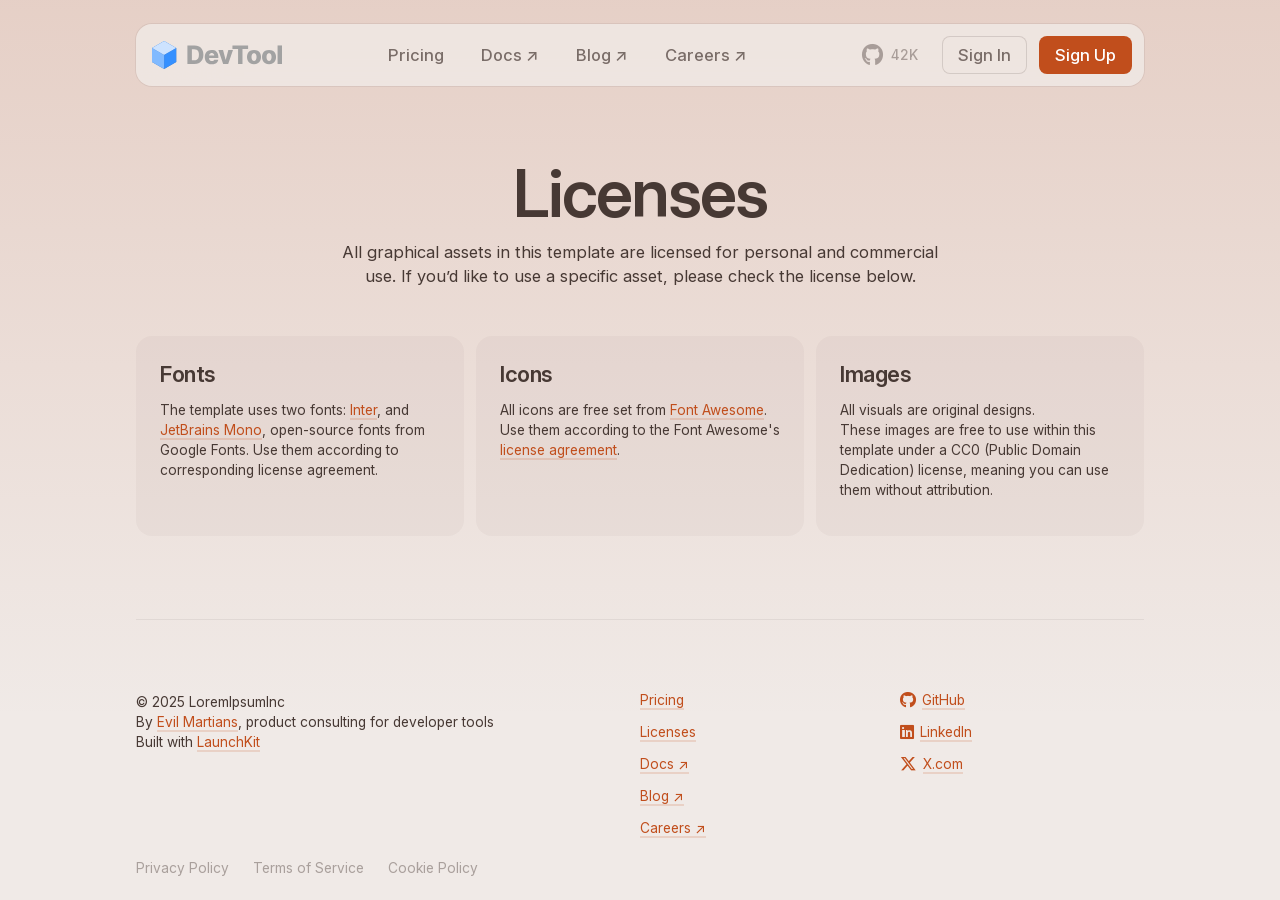
==== website/licenses.html @ b50da5a2 "feature: Built index.html landing page, adding LaunchKit template (MIT)" ====
<!DOCTYPE html>
<!-- Try theme-dark -->
<html lang="en" class="theme-light">

<head>
  <meta charset="utf-8" />
  <title>LaunchKit — License page</title>
  <meta content="Free template for devtool landing pages" name="description" />
  <meta content="width=device-width, initial-scale=1" name="viewport" />
  <meta name="robots" content="noindex" />

  <!-- Open Graph -->
  <meta property="og:title" content="LaunchKit — License page" />
  <meta property="twitter:title" content="LaunchKit — License page" />

  <!-- Favicon and icons -->
  <link rel="icon" href="images/favicon/favicon.ico" sizes="32x32" />
  <link rel="icon" href="images/favicon/icon.svg" type="image/svg+xml" />
  <link rel="apple-touch-icon" href="images/favicon/apple-touch-icon.png" />

  <!-- Preload fonts -->
  <link rel="preload" href="fonts/InterVariable.woff2" as="font" type="font/woff2" crossorigin />

  <!-- Styles -->
  <link href="vendor/font-awesome-6.7.2/css/all.min.css" rel="stylesheet" />
  <link href="css/index.css" rel="stylesheet" type="text/css" />
  <link href="css/tablet.css" rel="stylesheet" type="text/css" />
  <link href="css/mobile.css" rel="stylesheet" type="text/css" />
  <script src="js/main.js" type="text/javascript" defer></script>
</head>

<body>
  <div class="background-gradient"></div>
  <div class="page-container">
    <header class="nav-container">
      <a href="index.html" class="nav-brand"><img src="images/Logo-Template.svg" loading="lazy"
          alt="Logo Template" /></a>
      <nav role="navigation" class="nav-menu" data-navigation>
        <a href="pricing.html" class="nav-link">Pricing</a>
        <a href="https://mintlify.com" class="nav-link">Docs ↗</a>
        <a href="https://substack.com" class="nav-link">Blog ↗</a>
        <a href="https://wellfound.com" class="nav-link">Careers ↗</a>
        <div class="button-group stacked margin-top-l mobile-only">
          <a href="#" class="button tertiary">Sign In</a>
          <a href="#" class="button primary">Sign Up</a>
        </div>
      </nav>
      <div class="button-group">
        <a href="https://github.com" class="button ghost compact hide-on-mobile">
          <div class="fa-brands fa-github icon l"></div>
          <div class="paragraph s tertiary">42K</div>
        </a>
        <a href="#" class="button tertiary compact hide-on-mobile">Sign In</a>
        <a href="#" class="button primary compact">Sign Up</a>
        <button class="button ghost compact nav-hamburger" data-mobile-toggle>
          <span class="fa-solid fa-bars icon m"></span>
        </button>
      </div>
    </header>
    <main>
      <section>
        <div class="text-centered full-width">
          <h1>Licenses</h1>
          <p class="balanced">
            All graphical assets in this template are licensed for personal and
            commercial use. If you’d like to use a specific asset,
            please check the license below.
          </p>
        </div>
        <div class="grid columns-3 margin-top-xl">
          <div class="feature-card">
            <div class="justified-vertically">
              <div class="vertical-stretch-content---align-top">
                <div class="feature-heading">
                  <p class="paragraph l bold no-top-margin">Fonts</p>
                  <p class="paragraph s">
                    The template uses two fonts:
                    <a href="https://fonts.google.com/specimen/Inter" target="_blank">Inter</a>,
                    and
                    <a href="https://fonts.google.com/specimen/JetBrains+Mono" target="_blank">JetBrains Mono</a>,
                    open-source fonts
                    from Google Fonts. Use them according
                    to corresponding license agreement.
                  </p>
                </div>
              </div>
            </div>
          </div>
          <div class="feature-card">
            <div class="justified-vertically">
              <div class="vertical-stretch-content---align-top">
                <div class="feature-heading">
                  <p class="paragraph l bold no-top-margin">Icons</p>
                  <p class="paragraph s">
                    All icons are free set from
                    <a href="https://fontawesome.com/" target="_blank">Font Awesome</a>.<br />Use them according to the
                    Font
                    Awesome&#x27;s
                    <a href="https://fontawesome.com/license" target="_blank">license agreement</a>.
                  </p>
                </div>
              </div>
            </div>
          </div>
          <div class="feature-card">
            <div class="justified-vertically">
              <div class="vertical-stretch-content---align-top">
                <div class="feature-heading">
                  <p class="paragraph l bold no-top-margin">Images</p>
                  <p class="paragraph s">
                    All visuals are original designs. <br />These images are
                    free to use within this template under a CC0 (Public Domain
                    Dedication) license, meaning you can use them without
                    attribution.
                  </p>
                </div>
              </div>
            </div>
          </div>
        </div>
      </section>
    </main>
    <footer class="footer">
      <div class="footer-menu">
        <div>
          <p class="paragraph s">
            © 2025 LoremIpsumInc<br />By <a href="https://evilmartians.com" target="_blank">Evil Martians</a>, product
            consulting for
            developer tools<br />Built with <a href="https://launchkit.evilmartians.io" target="_blank">LaunchKit</a>
          </p>
        </div>
        <div>
          <div class="link-list">
            <a href="pricing.html" class="ui s">Pricing</a>
            <a href="licenses.html" class="ui s">Licenses</a>
            <a href="https://mintlify.com" class="ui s" target="_blank">Docs ↗</a>
            <a href="https://substack.com" class="ui s" target="_blank">Blog ↗</a>
            <a href="https://wellfound.com" class="ui s" target="_blank">Careers ↗</a>
          </div>
        </div>
        <div>
          <div class="link-list">
            <a href="https://github.com" class="icon-link ui s" target="_blank">
              <div class="fa-brands fa-github icon m color-accent"></div>
              <div class="pseudo-link">GitHub</div>
            </a>
            <a href="https://www.linkedin.com" class="icon-link ui s" target="_blank">
              <div class="fa-brands fa-linkedin icon m color-accent"></div>
              <div class="pseudo-link">LinkedIn</div>
            </a>
            <a href="https://x.com" class="icon-link ui s" target="_blank">
              <div class="fa-brands fa-x-twitter icon m color-accent"></div>
              <div class="pseudo-link">X.com</div>
            </a>
          </div>
        </div>
      </div>
      <div class="link-list-horizontal">
        <a href="#" class="ui s tertiary">Privacy Policy</a>
        <a href="#" class="ui s tertiary">Terms of Service</a>
        <a href="#" class="ui s tertiary">Cookie Policy</a>
      </div>
    </footer>
  </div>
</body>

</html>
---- website/css/index.css ----
@font-face {
  font-family: Inter Variable;
  src: url("../fonts/InterVariable.woff2") format("woff2");
  font-weight: 100 900;
  font-style: normal;
  font-display: swap;
}

@font-face {
  font-family: Inter Variable;
  src: url("../fonts/InterVariable-Italic.woff2") format("woff2");
  font-weight: 100 900;
  font-style: italic;
  font-display: swap;
}

@font-face {
  font-family: JetBrains Mono;
  src: url("../fonts/JetBrainsMono-VariableFont_wght.ttf") format("woff2");
  font-weight: 100 900;
  font-style: normal;
  font-display: swap;
}

:root {
  /** There features 
  These are values that determine the overall look of the theme.
  - Saturation controls how much of accent color will be mixed into text, background, and surface colors.
  - Contrast controls how contrast the text colors will be.
  */
  --theme-hue: 40;
  --theme-saturation: 0.2; /* 0...1 where 0 means grayscale colors; 1 means fully saturated colors */
  --theme-contrast: 0.8; /* 0...1 where 0 means low contrast; 1 means high contrast, black-n-white in fact */

  /* Fonts */
  --font-text: "Inter Variable", Arial, sans-serif;
  --font-mono: "JetBrains Mono", "Courier New", Courier, monospace;

  /* Font sizes */
  --font-size-s: 13.75px;
  --font-size-m: 16.5px;
  --font-size-l: 22px;
  --font-size-xl: 44px;
  --font-size-xxl: 66px;

  /* Paragraph */
  --line-height-paragraph-s: 20px;
  --line-height-paragraph-m: 24px;
  --line-height-paragraph-l: 28px;
  --letter-spacing-paragraph-l: -0.4px;
  --line-height-paragraph-xl: 52px;
  --letter-spacing-paragraph-xl: -1px;
  --line-height-ui-s: 16px;
  --line-height-ui-m: 22px;

  /* Headers */
  --line-height-h1: 70px;
  --letter-spacing-h1: -2px;
  --line-height-h2: 48px;
  --letter-spacing-h2: -1.5px;
  --line-height-h3: 24px;
  --letter-spacing-h3: -0.75px;
  --line-height-h4: 18px;

  /* Spacing */
  --space-default: 12px;
  --space-button-s-vertical: 8px;
  --space-button-s-horizontal: 16px;
  --space-button-m-vertical: 12px;
  --space-button-m-horizontal: 24px;
  --space-section: 60px;
  --space-card-m: 24px;

  --header-font-weight: 600;
  --ui-button-font-weight: 500;

  /* Border radii */
  --radius-xs: 4px;
  --radius-s: 8px;
  --radius-m: 12px;
  --radius-l: 16px;

  /* Colors */
  --color-background: white;
  --color-surface: #99a3ae14;
  --color-text-primary: #363e48;
  --color-text-secondary: #757a7f;
  --color-text-tertiary: #a7acb2;
  --color-accent: #C14E1C;
  --color-accent-hover: #a33e16;
  --color-accent-b: #0081ff29;
  --color-accent-b-hover: #0088f033;
  --color-on-accent: white;
  --color-border-level-2: #99a3ae29;
  --color-border-level-3: #99a3ae52;
  --color-background-blur: #ffffffe6;
  --color-gradient-bg-start: #C14E1C14;
  --color-gradient-bg-end: #C14E1C00;
  --color-gradient-promo-start: #8d3510;
  --color-gradient-promo-end: #C14E1C;
}

.theme-light {
  /** Base color
  By default it's blue ≈ #0289ff
  Usually it's your brand color. Simply provide your value and the whole theme will be recalculated automatically.
  Default value is in OKLCH because it produces richer P3 colors, however you can use any color format. 
  */
  /* --color-accent: #00bc81; */
  --color-accent: #C14E1C;

  /* Relative colors 
  These colors are calculated based on the accent color and saturation/contrast values.
  Feel free to provide exact values if you want to override them.
  */
  --color-background-l: calc(0.7 + 0.3 * var(--theme-contrast));
  --color-background: oklch(
    from var(--color-accent) var(--color-background-l)
      calc((1 - var(--color-background-l)) * 0.6 * var(--theme-saturation)) h
  );
  --color-background-blur: oklch(from var(--color-background) l c h / 0.8);

  --color-text-primary-l: calc(0.4 - 0.4 * pow(var(--theme-contrast), 10));
  --color-text-primary: oklch(
    from var(--color-accent) var(--color-text-primary-l)
      calc(var(--color-text-primary-l) * 0.3 * var(--theme-saturation)) h
  );

  --color-text-secondary: oklch(from var(--color-text-primary) l c h / 0.7);
  --color-text-tertiary: oklch(from var(--color-text-primary) l c h / 0.42);
  --color-accent-hover: oklch(from var(--color-accent) calc(l - 0.05) c h);
  --color-accent-b: oklch(from var(--color-accent) l c h / 0.16);
  --color-accent-b-hover: oklch(from var(--color-accent-b) calc(l - 0.1) c h);

  --color-surface: oklch(from var(--color-text-primary) l c h / 0.04);
  --color-on-accent: white;
  --color-border-level-2: oklch(from var(--color-text-primary) l c h / 0.08);
  --color-border-level-3: oklch(from var(--color-text-primary) l c h / 0.16);

  --color-gradient-bg-start: oklch(
    from var(--color-accent) l calc(0.3 * pow(var(--theme-saturation), 0.5)) h /
      calc(0.5 - 0.5 * pow(var(--theme-contrast), 2))
  );
  --color-gradient-bg-end: oklch(from var(--color-gradient-bg-start) l c h / 0);

  --color-gradient-promo-start: #ffd2f7;
  --color-gradient-promo-end: #b9dfff;
}

.theme-dark {
  color-scheme: dark;

  /** Base color
  By default it's blue ≈ #0289ff
  Usually it's your brand color. Simply provide your value and the whole theme will be recalculated automatically.
  Default value is in OKLCH because it produces richer P3 colors, however you can use any color format. 
   */
  /* --colors-accent: #00bc81; */
  --color-accent: oklch(0.53 0.22 var(--theme-hue));

  /* Relative colors 
  These colors are calculated based on the accent color and saturation/contrast values.
  Feel free to provide exact values if you want to override them.
  */
  --color-background-l: calc(0.35 - 0.35 * pow(var(--theme-contrast), 4));
  --color-background: oklch(
    from var(--color-accent) var(--color-background-l)
      calc(var(--color-background-l) * 0.3 * var(--theme-saturation)) h
  );
  --color-background-blur: oklch(from var(--color-background) l c h / 0.9);

  --color-text-primary-l: calc(0.7 + 0.3 * pow(var(--theme-contrast), 0.8));
  --color-text-primary: oklch(
    from var(--color-accent) var(--color-text-primary-l)
      calc((1 - var(--color-text-primary-l)) * 0.6 * var(--theme-saturation)) h
  );

  --color-text-secondary: oklch(from var(--color-text-primary) l c h / 0.7);
  --color-text-tertiary: oklch(from var(--color-text-primary) l c h / 0.5);
  --color-accent-hover: oklch(from var(--color-accent) calc(l + 0.05) c h);
  --color-accent-b: oklch(from var(--color-accent) l c h / 0.16);
  --color-accent-b-hover: oklch(
    from var(--color-accent-border) calc(l + 0.1) c h
  );

  --color-surface: oklch(from var(--color-text-primary) l c h / 0.04);
  --color-on-accent: white;
  --color-border-level-2: oklch(from var(--color-text-primary) l c h / 0.08);
  --color-border-level-3: oklch(from var(--color-text-primary) l c h / 0.16);

  --color-gradient-bg-start: oklch(
    from var(--color-accent) l calc(0.3 * pow(var(--theme-saturation), 0.5)) h /
      calc(0.5 - 0.5 * pow(var(--theme-contrast), 2))
  );
  --color-gradient-bg-end: oklch(from var(--color-gradient-bg-start) l c h / 0);

  --color-gradient-promo-start: #8d3510;
  --color-gradient-promo-end: #C14E1C;
}

.page-container {
  max-width: 1008px;
  min-height: 100vh;
  margin: 0 auto;
  display: flex;
  flex-direction: column;
}

* {
  box-sizing: border-box;
}

html,
body {
  margin: 0;
}

body {
  background-color: var(--color-background);
  font-family: var(--font-text);
  color: var(--color-text-primary);
  font-size: var(--font-size-m);
  line-height: var(--line-height-paragraph-m);
}

/* Headers */

h1,
h2,
h3,
h4 {
  font-weight: var(--header-font-weight);
  margin: var(--space-default) 0;
}

h1 {
  font-size: var(--font-size-xxl);
  line-height: var(--line-height-h1);
  letter-spacing: var(--letter-spacing-h1);
}

h2 {
  font-size: var(--font-size-xl);
  line-height: var(--line-height-h2);
  letter-spacing: var(--letter-spacing-h2);
}

h3 {
  font-size: var(--font-size-l);
  line-height: var(--line-height-h3);
  letter-spacing: var(--letter-spacing-h3);
}

h4 {
  font-size: var(--font-size-m);
  line-height: var(--line-height-h4);
  letter-spacing: var(--letter-spacing-h4);
}

p {
  margin: var(--space-default) 0;
}

a {
  color: var(--color-accent);
  text-underline-offset: 0px;
  text-decoration: underline;
  text-decoration-color: var(--color-accent-b);
  text-decoration-skip-ink: none;
  text-underline-position: under;
  text-decoration-thickness: 2px;

  &.tertiary {
    color: var(--color-text-tertiary);
    text-decoration: none;

    &:hover {
      color: var(--color-text-secondary);
    }
  }
}

a:hover {
  color: var(--color-accent-hover);
}

ul,
ol {
  margin: 16px 0;
  padding-left: 40px;
}

li {
  margin: 8px 0;
}

img {
  vertical-align: middle;
  max-width: 100%;
  display: inline-block;
}

section {
  padding: var(--space-section) 0;
}

.eyebrow {
  display: inline-flex;
  margin-bottom: var(--space-default);
  border: 1px solid var(--color-border-level-3);
  border-radius: var(--radius-l);
  background-color: var(--color-surface);
  color: var(--color-text-secondary);
  font-size: var(--font-size-s);
  text-align: center;
  object-fit: fill;
  flex-flow: row;
  justify-content: center;
  align-items: center;
  margin-right: auto;
  margin-left: auto;
  padding: 2px 12px;
  text-decoration: none;

  &:hover {
    color: var(--color-text-primary);
  }
}

.heading {
  margin-bottom: var(--space-default);
  flex-direction: column;
  max-width: 672px;
  display: flex;

  &.hero {
    padding-bottom: 36px;
  }

  &.centered {
    text-align: center;
    margin-right: auto;
    margin-left: auto;
  }
}

.no-top-margin {
  margin-top: 0;
}

.balanced {
  text-wrap: balance;
}

.content {
  padding: var(--space-section) 0;
  max-width: 720px;
}

/* Text */

/* Style used for content */

.paragraph {
  &.s {
    font-size: var(--font-size-s);
    line-height: var(--line-height-paragraph-s);
  }

  &.m {
    font-size: var(--font-size-m);
    line-height: var(--line-height-paragraph-m);
  }

  &.l {
    font-size: var(--font-size-l);
    line-height: var(--line-height-paragraph-l);
    letter-spacing: var(--letter-spacing-paragraph-l);
  }

  &.xl {
    font-size: var(--font-size-xl);
    line-height: var(--line-height-paragraph-xl);
    letter-spacing: var(--letter-spacing-paragraph-xl);
  }

  &.bold {
    font-weight: 600;
  }
}

/* Styles for UI elements */

.ui {
  &.s {
    font-size: var(--font-size-s);
    line-height: var(--line-height-ui-s) !important;
  }

  &.m {
    font-size: var(--font-size-m);
    line-height: var(--line-height-ui-m) !important;
  }

  &.pseudo-link,
  .pseudo-link {
    text-decoration: underline;
    text-decoration-color: var(--color-accent-b);
    text-decoration-thickness: 2px;
  }
}

/* Buttons */

.button {
  display: flex;
  gap: 8px;
  cursor: pointer;
  border: none;
  text-decoration: none;
  background: transparent;
  padding: var(--space-button-m-vertical) var(--space-button-m-horizontal);
  font-size: var(--font-size-m);
  line-height: var(--line-height-ui-m);
  font-weight: var(--ui-button-font-weight);
  text-align: center;
  border-radius: var(--radius-m);
  justify-content: center;
  align-items: center;

  &.primary {
    background-color: var(--color-accent);
    color: var(--color-on-accent);

    &:hover {
      background-color: var(--color-accent-hover);
      color: var(--color-on-accent);
    }
  }

  &.secondary {
    background-color: var(--color-accent-b);
    color: var(--color-accent);

    &:hover {
      background-color: var(--color-accent-b-hover);
    }
  }

  &.tertiary {
    box-shadow: inset 0 0 0 1px var(--color-border-level-3);
    color: var(--color-text-secondary);

    &:hover {
      background-color: var(--color-surface);
      color: var(--color-text-primary);
    }
  }

  &.ghost {
    background: transparent;
    padding: var(--space-button-m-vertical) var(--space-button-m-horizontal);
    color: var(--color-text-primary);

    &:hover {
      background-color: var(--color-border-level-2);
      color: var(--color-on-accent);
    }

    &.active {
      background-color: var(--color-border-level-3);
    }

    &.compact {
      padding: var(--space-button-s-vertical) 12px;
    }
  }

  &.compact {
    padding: var(--space-button-s-vertical) var(--space-button-s-horizontal);
    border-radius: var(--radius-s);
  }
}

/* Button groups */

.button-group {
  display: flex;
  gap: 12px;
  flex-wrap: wrap;
  align-items: center;

  &.margin-paragraph {
    margin: var(--space-default) 0;
  }

  &.centered {
    justify-content: center;
    align-items: center;
  }

  &.stacked {
    flex-direction: column;
    align-items: justify;

    & .button {
      width: 100%;
    }
  }
}

/* Links */

.icon-link {
  gap: 6px;
  color: var(--color-accent);
  align-items: center;
  text-decoration: none;
  display: flex;

  &:hover {
    color: var(--color-accent-hover);
  }
}

.link-list {
  display: flex;
  flex-direction: column;
  align-items: flex-start;
  gap: 16px;
  padding-top: 12px;
}

.link-list-horizontal {
  display: flex;
  gap: var(--space-button-m-horizontal);
}

/* Icons */

.icon {
  display: flex !important;
  align-items: center;
  line-height: inherit !important;
  color: var(--color-text-tertiary);

  &.s {
    font-size: var(--font-size-s);
  }

  &.m {
    font-size: var(--font-size-m);
  }

  &.l {
    font-size: var(--font-size-l);
  }

  &.xl {
    font-size: var(--font-size-xl);
    line-height: var(--line-height-paragraph-xl) !important;
  }
}

/* Navigation */

.nav-container {
  position: sticky;
  margin-top: 24px;
  inset: 24px 0% auto;
  display: flex;
  justify-content: space-between;
  background-color: var(--color-background-blur);
  box-shadow: 0 0 0 1px var(--color-border-level-2);
  -webkit-backdrop-filter: blur(40px);
  backdrop-filter: blur(40px);
  border-radius: var(--radius-l);
  max-width: 1008px;
  padding: 12px 12px 12px 16px;
  z-index: 1000;
}

.nav-brand {
  display: flex;
  align-items: center;
  justify-content: center;
}

.nav-link {
  color: var(--color-text-secondary);
  font-size: var(--font-size-m);
  line-height: var(--line-height-ui-m);
  font-weight: var(--ui-button-font-weight);
  border-radius: var(--radius-s);
  padding: 8px 16px;
  display: inline-block;
  text-decoration: none;

  &:hover {
    color: var(--color-text-primary);
  }

  &:active {
    color: var(--color-text-tertiary);
  }
}

.background-gradient {
  position: absolute;
  background-image: linear-gradient(
    180deg,
    var(--color-gradient-bg-start),
    var(--color-gradient-bg-end)
  );
  width: 100%;
  height: 80vh;
  z-index: -10;
}

.promo-cta {
  background-image: linear-gradient(
    135deg,
    var(--color-gradient-promo-start),
    var(--color-gradient-promo-end)
  );
  border-radius: 16px;
  margin-bottom: var(--space-section);
}

.image-wide {
  margin: var(--space-default) 0;
  width: 116%;
  max-width: none;
  margin-left: -8%;
}

.mobile-only,
.nav-hamburger {
  display: none;
}

.clients-container {
  display: flex;
  gap: 36px;
  flex-wrap: wrap;
  place-content: stretch center;
  align-items: center;
  padding: 24px 0;
}

.text-centered {
  text-align: center;
}

.feature-card {
  padding: var(--space-card-m);
  background-color: var(--color-surface);
  border-radius: var(--radius-l);
  display: flex;
  gap: 16px;
  flex-direction: column;
  align-items: flex-start;
}

.feature-heading {
  max-width: 672px;
}

/* Grid */

.grid {
  display: grid;
  margin: var(--space-default) 0;
  gap: 12px;
  grid-template-rows: auto;
  grid-auto-columns: 1fr;

  &.gap-l {
    gap: 24px;
  }

  &.gap-xl {
    gap: 60px;
  }
}

.columns-2 {
  grid-template-columns: repeat(2, minmax(0, 1fr));
}

.columns-3 {
  grid-template-columns: repeat(3, minmax(0, 1fr));
}

.columns-1\/2-1 {
  grid-template-columns: minmax(0, 0.5fr) minmax(0, 1fr);
}

.card-with-icon {
  display: flex;
  flex-direction: column;
  align-items: flex-start;
}

.cards-with-icons-container {
  margin-top: var(--space-default) 0;
  gap: 36px;
  grid-template-rows: auto;
  grid-template-columns: 1fr 1fr 1fr;
  grid-auto-columns: 1fr;
  padding: 24px 0;
  display: grid;
}

.card-code-block {
  padding: var(--space-card-m);
  border: 1px solid var(--color-border-level-2);
  border-radius: var(--radius-l);
  overflow: auto;

  &.dark {
    background-color: #2b2b2b;
  }
}

/* Accordion */

.accordion-container {
  border-top: 1px solid var(--color-border-level-2);
  flex-flow: column;
  display: flex;
}

.accordion-item {
  border-bottom: 1px solid var(--color-border-level-2);
  width: 100%;
  overflow: hidden;
}

.accordion-toggle {
  padding: var(--space-card-m);
  align-items: center;
  display: flex;
  cursor: pointer;
}

.accordion-toggle:hover {
  color: var(--color-text-secondary);
}

.accordion-chevron {
  margin-left: auto;
  color: var(--color-text-tertiary);
}

[open] .accordion-chevron {
  transform: rotate(180deg);
}

.accordion-content {
  padding-right: 48px;
  padding-bottom: var(--space-button-m-vertical);
  padding-left: var(--space-card-m);
  background-color: #0000;
  display: block;
}

/* Footer */

.footer {
  border-top: 1px solid var(--color-border-level-2);
  margin-top: auto;
  padding-top: 60px;
  padding-bottom: 24px;
}

.footer-menu {
  gap: 16px;
  grid-template-rows: auto;
  grid-template-columns: 2fr 1fr 1fr;
  grid-auto-columns: 1fr;
  margin-bottom: 24px;
  display: grid;
}

.full-width {
  width: 100%;
}

.margin-top-l {
  margin-top: 24px;
}

.margin-top-xl {
  margin-top: 48px;
}

.secondary {
  color: var(--color-text-secondary);
}

.tertiary {
  color: var(--color-text-tertiary);
}

.color-accent {
  color: var(--color-accent);
}

.inline-code {
  font-family: var(--font-mono);
  font-size: var(--font-size-s);
  line-height: inherit;
  background-color: var(--color-surface);
  padding: 2px 4px;
  border-radius: var(--radius-xs);
  color: var(--color-text-secondary);
}
---- website/css/tablet.css ----
@media screen and (max-width: 1199px) {
  .image-wide {
    width: 100%;
    margin-left: 0;
  }
}

@media screen and (max-width: 1056px) {
  .page-container {
    max-width: 728px;
    padding: 0 24px;
  }

  .heading.hero {
    max-width: 100%;
  }

  .button-group {
    flex-shrink: 0;
  }

  .content {
    margin: 0 16px;
  }

  .nav-link {
    padding: 16px;
    display: inline-flex;
  }

  .nav-menu {
    position: absolute;
    top: calc(100% + 6px);
    text-align: center;
    left: 0;
    right: 0;
    background-color: var(--color-background);
    box-shadow: 0 0 0 1px var(--color-border-level-2);
    border-radius: var(--radius-l);
    margin-top: 4px;
    padding: 12px 24px;
    display: none;

    &.open {
      display: block;
    }
  }

  .grid {
    &.gap-l {
      gap: 16px;
    }

    &.gap-xl {
      gap: 24px;
    }
  }

  .nav-hamburger {
    display: flex;
  }
}
---- website/css/mobile.css ----
@media screen and (max-width: 767px) {
  body {
    /* Font sizes */
    --font-size-l: 19.25px;
    --font-size-xl: 33px;
    --font-size-xxl: 44px;

    /* Font metrics */
    --line-height-paragraph-l: 24px;
    --letter-spacing-paragraph-l: -0.2px;
    --line-height-paragraph-xl: 40px;
    --letter-spacing-paragraph-xl: -0.5px;

    /* Headers */
    --line-height-h1: 48px;
    --letter-spacing-h1: -1.5px;
    --line-height-h2: 36px;
    --letter-spacing-h2: -1px;
    --line-height-h3: 22px;
    --letter-spacing-h3: -0.75px;

    /* Sizing */
    --space-section: 24px;
    --space-button-m-vertical: 8px;
    --space-card-m: 12px;

    --radius-m: 8px;
    --radius-l: 12px;
  }

  .page-container {
    max-width: none;
    padding: 0 16px;
  }

  .navbar {
    margin-top: 12px;
    top: 12px;
  }

  .nav-container {
    padding: 8px 8px 8px 12px;
    top: 12px;
    margin-top: 12px;
  }

  .footer {
    margin: 24px 0;
  }

  .button-group {
    gap: 8px;
  }

  .columns-2,
  .columns-3,
  .columns-1\/2-1,
  .cards-with-icons-container {
    grid-template-columns: 1fr;
  }

  .card-with-icon {
    display: flex;
    flex-direction: row;
    align-items: flex-start;
    gap: 24px;

    & .icon {
      margin-top: 24px;
    }
  }
}

@media screen and (max-width: 479px) {
  .page-container {
    padding: 0 16px;
  }

  .hide-on-mobile {
    display: none;
  }

  .nav-link {
    display: flex;
  }

  .nav-menu {
    padding: 12px;
  }

  .clients-container {
    gap: 24px;
    padding: 12px 0;
  }

  .accordion-toggle {
    justify-content: flex-start;
    align-items: center;
  }

  .footer-menu {
    grid-template-columns: 2fr;
  }

  .mobile-only {
    display: flex;
  }
}
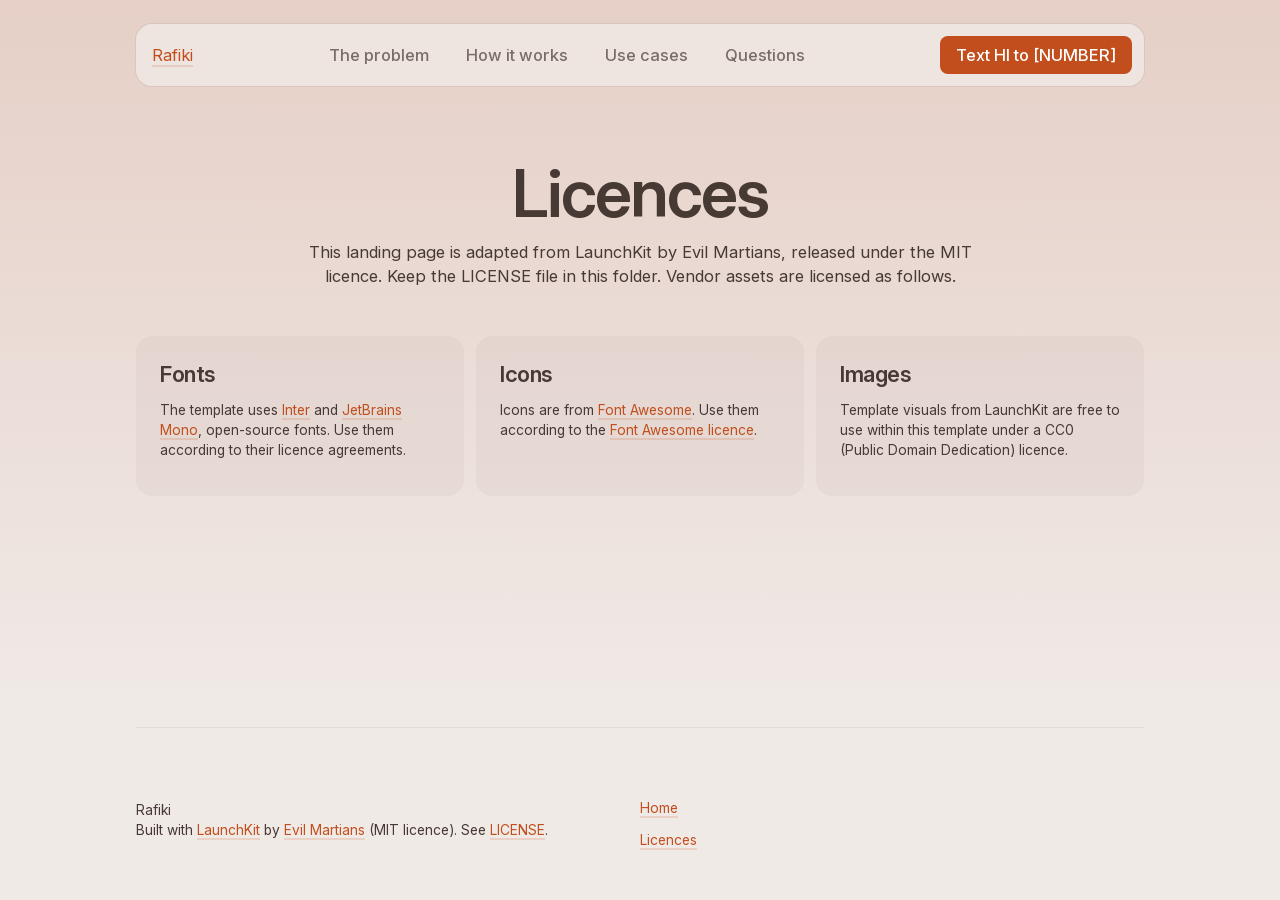
==== commit 7670ca91: "refactor: Built new index.html landing page, adding new LaunchKit template (MIT)" ====
--- a/website/licenses.html
+++ b/website/licenses.html
@@ -1,27 +1,16 @@
 <!DOCTYPE html>
-<!-- Try theme-dark -->
 <html lang="en" class="theme-light">
 
 <head>
   <meta charset="utf-8" />
-  <title>LaunchKit — License page</title>
-  <meta content="Free template for devtool landing pages" name="description" />
+  <title>Rafiki — Licences</title>
+  <meta content="Vendor licences for the Rafiki landing page template." name="description" />
   <meta content="width=device-width, initial-scale=1" name="viewport" />
   <meta name="robots" content="noindex" />
-
-  <!-- Open Graph -->
-  <meta property="og:title" content="LaunchKit — License page" />
-  <meta property="twitter:title" content="LaunchKit — License page" />
-
-  <!-- Favicon and icons -->
   <link rel="icon" href="images/favicon/favicon.ico" sizes="32x32" />
   <link rel="icon" href="images/favicon/icon.svg" type="image/svg+xml" />
   <link rel="apple-touch-icon" href="images/favicon/apple-touch-icon.png" />
-
-  <!-- Preload fonts -->
   <link rel="preload" href="fonts/InterVariable.woff2" as="font" type="font/woff2" crossorigin />
-
-  <!-- Styles -->
   <link href="vendor/font-awesome-6.7.2/css/all.min.css" rel="stylesheet" />
   <link href="css/index.css" rel="stylesheet" type="text/css" />
   <link href="css/tablet.css" rel="stylesheet" type="text/css" />
@@ -33,26 +22,19 @@
   <div class="background-gradient"></div>
   <div class="page-container">
     <header class="nav-container">
-      <a href="index.html" class="nav-brand"><img src="images/Logo-Template.svg" loading="lazy"
-          alt="Logo Template" /></a>
+      <a href="index.html" class="nav-brand">Rafiki</a>
       <nav role="navigation" class="nav-menu" data-navigation>
-        <a href="pricing.html" class="nav-link">Pricing</a>
-        <a href="https://mintlify.com" class="nav-link">Docs ↗</a>
-        <a href="https://substack.com" class="nav-link">Blog ↗</a>
-        <a href="https://wellfound.com" class="nav-link">Careers ↗</a>
+        <a href="index.html#problem" class="nav-link">The problem</a>
+        <a href="index.html#how" class="nav-link">How it works</a>
+        <a href="index.html#uses" class="nav-link">Use cases</a>
+        <a href="index.html#faq" class="nav-link">Questions</a>
         <div class="button-group stacked margin-top-l mobile-only">
-          <a href="#" class="button tertiary">Sign In</a>
-          <a href="#" class="button primary">Sign Up</a>
+          <a href="index.html#cta" class="button primary">Text HI to [NUMBER]</a>
         </div>
       </nav>
       <div class="button-group">
-        <a href="https://github.com" class="button ghost compact hide-on-mobile">
-          <div class="fa-brands fa-github icon l"></div>
-          <div class="paragraph s tertiary">42K</div>
-        </a>
-        <a href="#" class="button tertiary compact hide-on-mobile">Sign In</a>
-        <a href="#" class="button primary compact">Sign Up</a>
-        <button class="button ghost compact nav-hamburger" data-mobile-toggle>
+        <a href="index.html#cta" class="button primary compact">Text HI to [NUMBER]</a>
+        <button class="button ghost compact nav-hamburger" data-mobile-toggle aria-label="Show menu">
           <span class="fa-solid fa-bars icon m"></span>
         </button>
       </div>
@@ -60,61 +42,42 @@
     <main>
       <section>
         <div class="text-centered full-width">
-          <h1>Licenses</h1>
+          <h1>Licences</h1>
           <p class="balanced">
-            All graphical assets in this template are licensed for personal and
-            commercial use. If you’d like to use a specific asset,
-            please check the license below.
+            This landing page is adapted from LaunchKit by Evil Martians, released under the MIT licence.
+            Keep the LICENSE file in this folder. Vendor assets are licensed as follows.
           </p>
         </div>
         <div class="grid columns-3 margin-top-xl">
           <div class="feature-card">
-            <div class="justified-vertically">
-              <div class="vertical-stretch-content---align-top">
-                <div class="feature-heading">
-                  <p class="paragraph l bold no-top-margin">Fonts</p>
-                  <p class="paragraph s">
-                    The template uses two fonts:
-                    <a href="https://fonts.google.com/specimen/Inter" target="_blank">Inter</a>,
-                    and
-                    <a href="https://fonts.google.com/specimen/JetBrains+Mono" target="_blank">JetBrains Mono</a>,
-                    open-source fonts
-                    from Google Fonts. Use them according
-                    to corresponding license agreement.
-                  </p>
-                </div>
-              </div>
+            <div class="feature-heading">
+              <p class="paragraph l bold no-top-margin">Fonts</p>
+              <p class="paragraph s">
+                The template uses
+                <a href="https://fonts.google.com/specimen/Inter" target="_blank" rel="noopener">Inter</a>
+                and
+                <a href="https://fonts.google.com/specimen/JetBrains+Mono" target="_blank" rel="noopener">JetBrains Mono</a>,
+                open-source fonts. Use them according to their licence agreements.
+              </p>
             </div>
           </div>
           <div class="feature-card">
-            <div class="justified-vertically">
-              <div class="vertical-stretch-content---align-top">
-                <div class="feature-heading">
-                  <p class="paragraph l bold no-top-margin">Icons</p>
-                  <p class="paragraph s">
-                    All icons are free set from
-                    <a href="https://fontawesome.com/" target="_blank">Font Awesome</a>.<br />Use them according to the
-                    Font
-                    Awesome&#x27;s
-                    <a href="https://fontawesome.com/license" target="_blank">license agreement</a>.
-                  </p>
-                </div>
-              </div>
+            <div class="feature-heading">
+              <p class="paragraph l bold no-top-margin">Icons</p>
+              <p class="paragraph s">
+                Icons are from
+                <a href="https://fontawesome.com/" target="_blank" rel="noopener">Font Awesome</a>.
+                Use them according to the
+                <a href="https://fontawesome.com/license" target="_blank" rel="noopener">Font Awesome licence</a>.
+              </p>
             </div>
           </div>
           <div class="feature-card">
-            <div class="justified-vertically">
-              <div class="vertical-stretch-content---align-top">
-                <div class="feature-heading">
-                  <p class="paragraph l bold no-top-margin">Images</p>
-                  <p class="paragraph s">
-                    All visuals are original designs. <br />These images are
-                    free to use within this template under a CC0 (Public Domain
-                    Dedication) license, meaning you can use them without
-                    attribution.
-                  </p>
-                </div>
-              </div>
+            <div class="feature-heading">
+              <p class="paragraph l bold no-top-margin">Images</p>
+              <p class="paragraph s">
+                Template visuals from LaunchKit are free to use within this template under a CC0 (Public Domain Dedication) licence.
+              </p>
             </div>
           </div>
         </div>
@@ -124,44 +87,21 @@
       <div class="footer-menu">
         <div>
           <p class="paragraph s">
-            © 2025 LoremIpsumInc<br />By <a href="https://evilmartians.com" target="_blank">Evil Martians</a>, product
-            consulting for
-            developer tools<br />Built with <a href="https://launchkit.evilmartians.io" target="_blank">LaunchKit</a>
+            Rafiki<br />
+            Built with <a href="https://launchkit.evilmartians.io" target="_blank" rel="noopener">LaunchKit</a>
+            by <a href="https://evilmartians.com" target="_blank" rel="noopener">Evil Martians</a>
+            (MIT licence). See <a href="LICENSE">LICENSE</a>.
           </p>
         </div>
         <div>
           <div class="link-list">
-            <a href="pricing.html" class="ui s">Pricing</a>
-            <a href="licenses.html" class="ui s">Licenses</a>
-            <a href="https://mintlify.com" class="ui s" target="_blank">Docs ↗</a>
-            <a href="https://substack.com" class="ui s" target="_blank">Blog ↗</a>
-            <a href="https://wellfound.com" class="ui s" target="_blank">Careers ↗</a>
+            <a href="index.html" class="ui s">Home</a>
+            <a href="licenses.html" class="ui s">Licences</a>
           </div>
         </div>
-        <div>
-          <div class="link-list">
-            <a href="https://github.com" class="icon-link ui s" target="_blank">
-              <div class="fa-brands fa-github icon m color-accent"></div>
-              <div class="pseudo-link">GitHub</div>
-            </a>
-            <a href="https://www.linkedin.com" class="icon-link ui s" target="_blank">
-              <div class="fa-brands fa-linkedin icon m color-accent"></div>
-              <div class="pseudo-link">LinkedIn</div>
-            </a>
-            <a href="https://x.com" class="icon-link ui s" target="_blank">
-              <div class="fa-brands fa-x-twitter icon m color-accent"></div>
-              <div class="pseudo-link">X.com</div>
-            </a>
-          </div>
-        </div>
-      </div>
-      <div class="link-list-horizontal">
-        <a href="#" class="ui s tertiary">Privacy Policy</a>
-        <a href="#" class="ui s tertiary">Terms of Service</a>
-        <a href="#" class="ui s tertiary">Cookie Policy</a>
       </div>
     </footer>
   </div>
 </body>
 
-</html>+</html>
--- a/website/css/index.css
+++ b/website/css/index.css
@@ -816,3 +816,75 @@
   border-radius: var(--radius-xs);
   color: var(--color-text-secondary);
 }
+
+/* Rafiki landing additions */
+.use-case-grid {
+  display: grid;
+  grid-template-columns: 1fr 1fr;
+  gap: 24px;
+  padding: 24px 0;
+}
+
+.use-case-card {
+  border: 1px solid var(--color-border-level-2);
+  border-radius: var(--radius-l);
+  padding: var(--space-card-m);
+  background-color: var(--color-background);
+  display: flex;
+  flex-direction: column;
+  min-width: 0;
+}
+
+.use-case-card .paragraph.m.bold {
+  margin-top: 0;
+}
+
+.sms-thread {
+  margin-top: 12px;
+  display: flex;
+  flex-direction: column;
+  gap: 8px;
+}
+
+.sms-msg {
+  max-width: 94%;
+  padding: 10px 14px;
+  border-radius: 16px;
+  font-size: var(--font-size-s);
+  line-height: 1.45;
+  margin: 0;
+}
+
+.sms-msg .sms-label {
+  display: block;
+  font-weight: 600;
+  margin-bottom: 2px;
+  font-size: 11px;
+  letter-spacing: 0.04em;
+  text-transform: uppercase;
+}
+
+.sms-in {
+  align-self: flex-end;
+  background-color: var(--color-surface);
+  border-bottom-right-radius: 4px;
+}
+
+.sms-out {
+  align-self: flex-start;
+  background-color: var(--color-accent-b);
+  border-bottom-left-radius: 4px;
+}
+
+.stat-source {
+  display: block;
+  margin-top: 4px;
+}
+
+@media screen and (max-width: 767px) {
+  .use-case-grid {
+    grid-template-columns: 1fr;
+    gap: 16px;
+    padding: 16px 0;
+  }
+}
